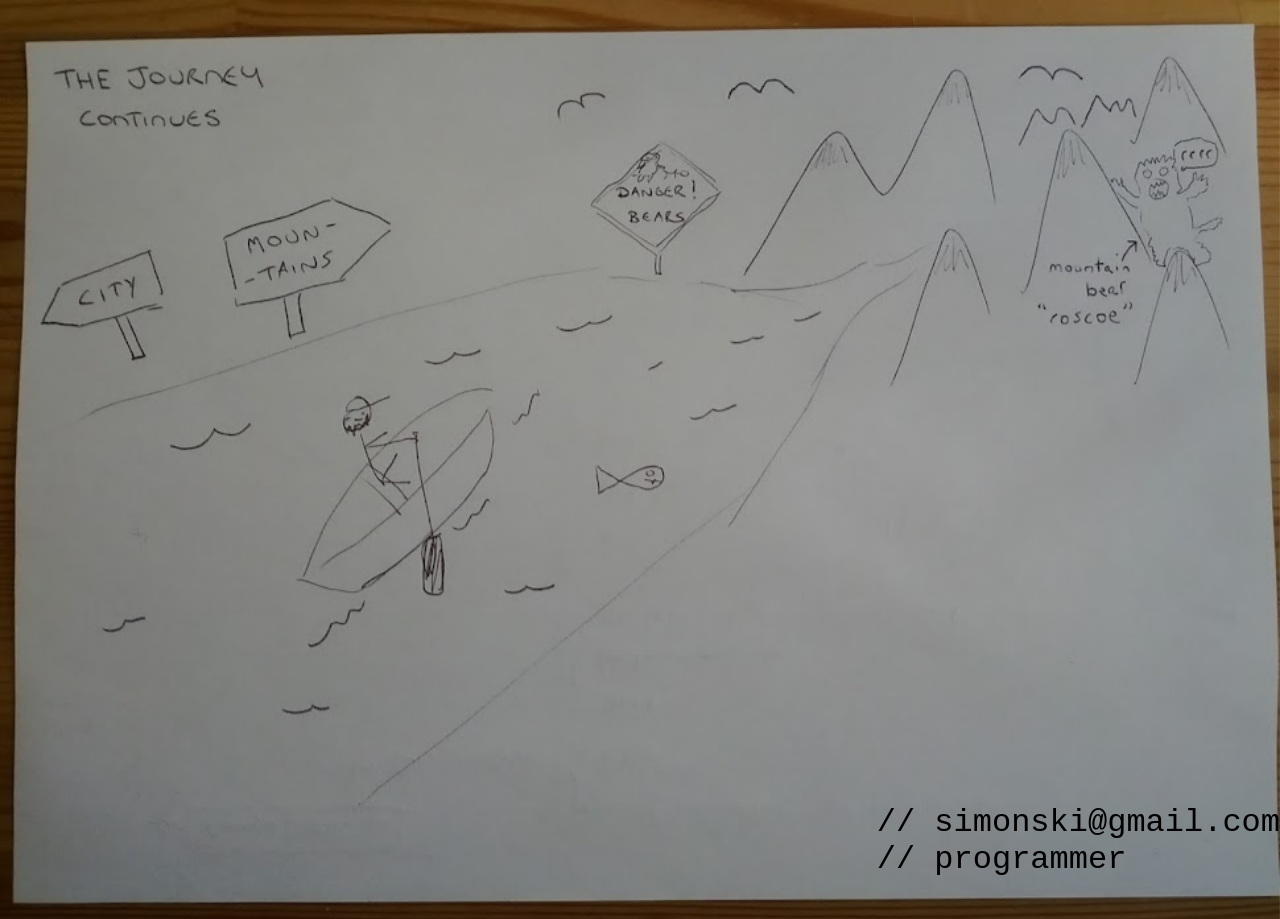
==== website/index.html @ 2c6ac371 "dockerised" ====
<!DOCTYPE html>
<html>
	<!--
	Hello viewers!, why - what on earth brought you here?. This site is much better viewed in the browser, not as source.  This is the dirty laundry, as it were.  Skidaddle!
	-->
  <head>
    <link href="fullscreen.css" rel="stylesheet" type="text/css"/>
  </head>
  <body>
    <img alt="full screen background image" src="fullscreen.jpeg" id="full-screen-background-image" /> 

	<div id="wrap">
		<div id="header">
		</div>
		<div id="main">
		</div>
	</div>

	<div id="footer" valign="bottom">
<br/>
<br/>
<br/>
<br/>
<br/>
      <pre>	
   // simonski@gmail.com
   // programmer
      </pre>
	</div>

  </body>
</html>
---- website/fullscreen.css ----
html, body {
  height: 100%;
  width: 100%;
  padding: 0;
  margin: 0;
}

#full-screen-background-image {
  z-index: -999;
  min-height: 100%;
  min-width: 1024px;
  width: 100%;
  height: auto;
  position: fixed;
  top: 0;
  left: 0;
}

#wrap {min-height: 100%;}

#main {overflow:auto;
  padding-bottom: 250px;}  

#footer {
  position: relative;
  float: right;
  margin-top: -350px; 
  height: 350px;
  clear:both;
  font-size: 24pt;
}
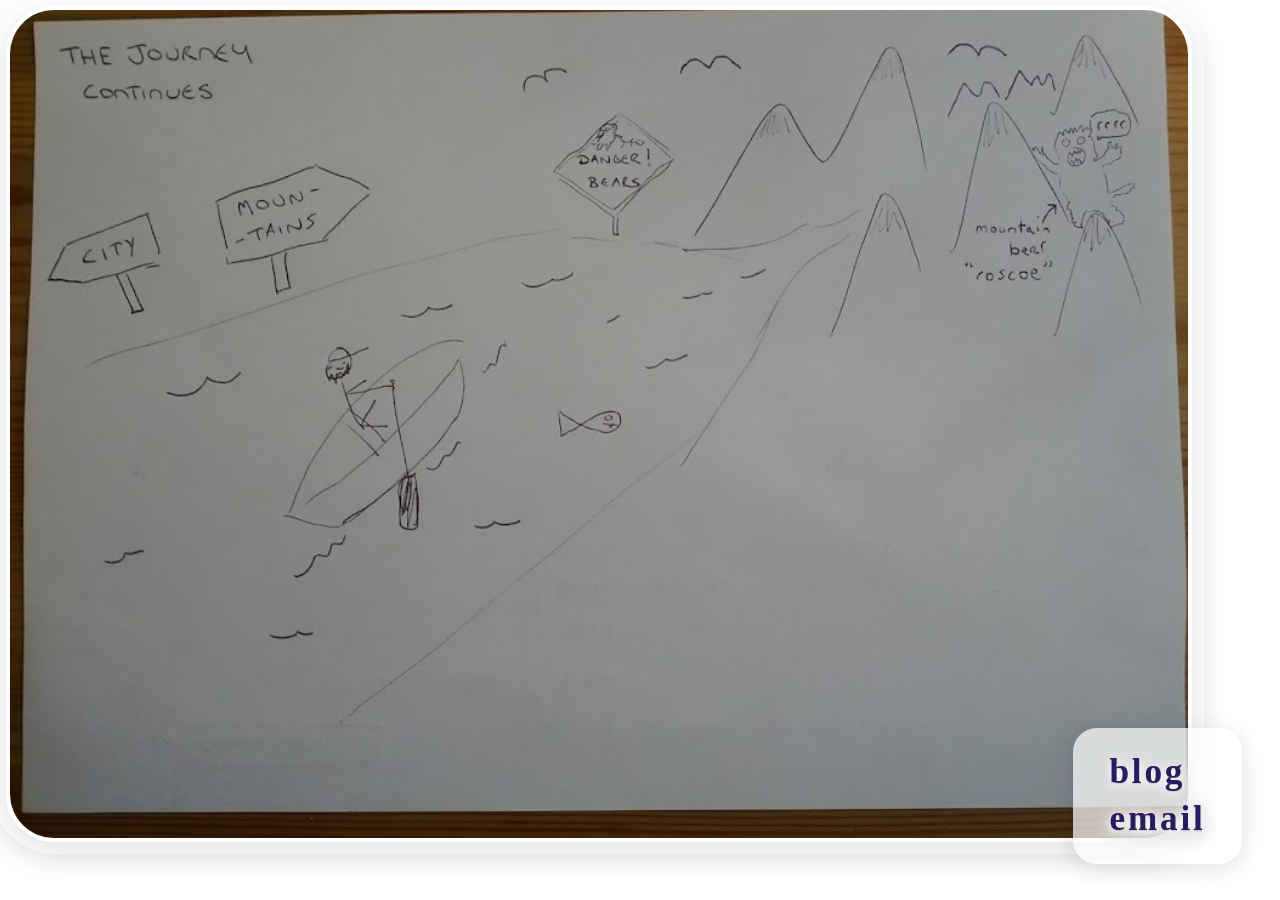
==== commit adb7d25f: "gpt4.1 to the rescue" ====
--- a/website/index.html
+++ b/website/index.html
@@ -7,7 +7,16 @@
     <link href="fullscreen.css" rel="stylesheet" type="text/css"/>
   </head>
   <body>
-    <img alt="full screen background image" src="fullscreen.jpeg" id="full-screen-background-image" /> 
+
+		<div class="background-frame">
+			<img alt="full screen background image" src="fullscreen.jpeg" id="full-screen-background-image" usemap="#fishmap" />
+			<map name="fishmap">
+				<area shape="circle" coords="50%,50%,10%" href="#" alt="Fish" id="fish-area" />
+			</map>
+			<div id="fish-popup" class="fancy-popup">
+				<a href="https://en.wikipedia.org/wiki/Fish" target="_blank">🐟 Learn about Fish on Wikipedia</a>
+			</div>
+		</div>
 
 	<div id="wrap">
 		<div id="header">
@@ -17,16 +26,11 @@
 	</div>
 
 	<div id="footer" valign="bottom">
-<br/>
-<br/>
-<br/>
-<br/>
-<br/>
-      <pre>	
-   // simonski@gmail.com
-   // programmer
-      </pre>
+		<pre>
+			<a href="http://blog.simonski.com">blog</a>
+			<a href="mailto:simon.gauld@gmail.com">email</a>
+		</pre>
 	</div>
 
-  </body>
+	</body>
 </html>
--- a/website/fullscreen.css
+++ b/website/fullscreen.css
@@ -1,3 +1,37 @@
+
+#fish-popup.fancy-popup {
+  position: fixed;
+  z-index: 10000;
+  left: 50vw;
+  top: 30vh;
+  transform: translate(-50%, -100%);
+  background: linear-gradient(135deg, #fffbe6 60%, #e0e7ff 100%);
+  border-radius: 24px;
+  box-shadow: 0 8px 32px 0 rgba(0,0,0,0.18), 0 0 0 6px #b3e5fc;
+  padding: 28px 36px;
+  font-size: 1.5rem;
+  font-family: 'Playfair Display', 'Cinzel', 'Georgia', serif;
+  color: #2a1a5e;
+  opacity: 0;
+  pointer-events: none;
+  transition: opacity 0.3s, left 0.2s, top 0.2s;
+  text-align: center;
+}
+
+#fish-popup.fancy-popup a {
+  color: #e94f37;
+  text-decoration: none;
+  font-weight: bold;
+  font-size: 2rem;
+  text-shadow: 0 2px 8px #fff, 0 1px 0 #b8b8b8;
+  letter-spacing: 0.08em;
+  transition: color 0.2s, text-shadow 0.2s;
+}
+
+#fish-popup.fancy-popup a:hover {
+  color: #2a1a5e;
+  text-shadow: 0 4px 16px #e94f37, 0 2px 0 #b8b8b8;
+}
 html, body {
   height: 100%;
   width: 100%;
@@ -5,15 +39,35 @@
   margin: 0;
 }
 
-#full-screen-background-image {
-  z-index: -999;
-  min-height: 100%;
-  min-width: 1024px;
-  width: 100%;
-  height: auto;
+
+.background-frame {
   position: fixed;
   top: 0;
   left: 0;
+  width: 100vw;
+  height: 100vh;
+  display: flex;
+  align-items: flex-start;
+  justify-content: flex-start;
+  z-index: -1000;
+  pointer-events: none;
+  padding: 0.5vw 0 0 0.5vw;
+  box-sizing: border-box;
+}
+
+#full-screen-background-image {
+  border-radius: 48px;
+  box-shadow: 0 0 0 12px rgba(255,255,255,0.5), 0 8px 32px 0 rgba(0,0,0,0.25);
+  border: 4px solid #fff;
+  width: 92vw;
+  height: 92vh;
+  min-width: 0;
+  min-height: 0;
+  max-width: 98vw;
+  max-height: 98vh;
+  object-fit: cover;
+  z-index: -999;
+  pointer-events: none;
 }
 
 #wrap {min-height: 100%;}
@@ -22,10 +76,47 @@
   padding-bottom: 250px;}  
 
 #footer {
-  position: relative;
-  float: right;
-  margin-top: -350px; 
-  height: 350px;
-  clear:both;
-  font-size: 24pt;
-} +  position: fixed;
+  right: 3vw;
+  bottom: 4vh;
+  margin: 0;
+  height: auto;
+  clear: both;
+  font-size: 0;
+  z-index: 10;
+  background: rgba(255,255,255,0.7);
+  border-radius: 24px;
+  box-shadow: 0 4px 24px 0 rgba(0,0,0,0.12);
+  padding: 24px 36px 18px 36px;
+  display: flex;
+  flex-direction: column;
+  align-items: flex-end;
+}
+
+#footer pre {
+  margin: 0;
+  font-size: 0;
+  background: none;
+  border: none;
+  padding: 0;
+}
+
+#footer a {
+  display: block;
+  font-family: 'Playfair Display', 'Cinzel', 'Georgia', serif;
+  font-size: 2.2rem;
+  font-weight: 700;
+  color: #2a1a5e;
+  text-shadow: 0 2px 8px #fff, 0 1px 0 #b8b8b8;
+  letter-spacing: 0.08em;
+  margin-bottom: 0.2em;
+  text-decoration: none;
+  transition: color 0.2s, text-shadow 0.2s, transform 0.2s;
+  filter: drop-shadow(0 2px 8px #fff) drop-shadow(0 1px 0 #b8b8b8);
+}
+
+#footer a:hover {
+  color: #e94f37;
+  text-shadow: 0 4px 16px #fff, 0 2px 0 #b8b8b8;
+  transform: scale(1.08) rotate(-2deg);
+}
